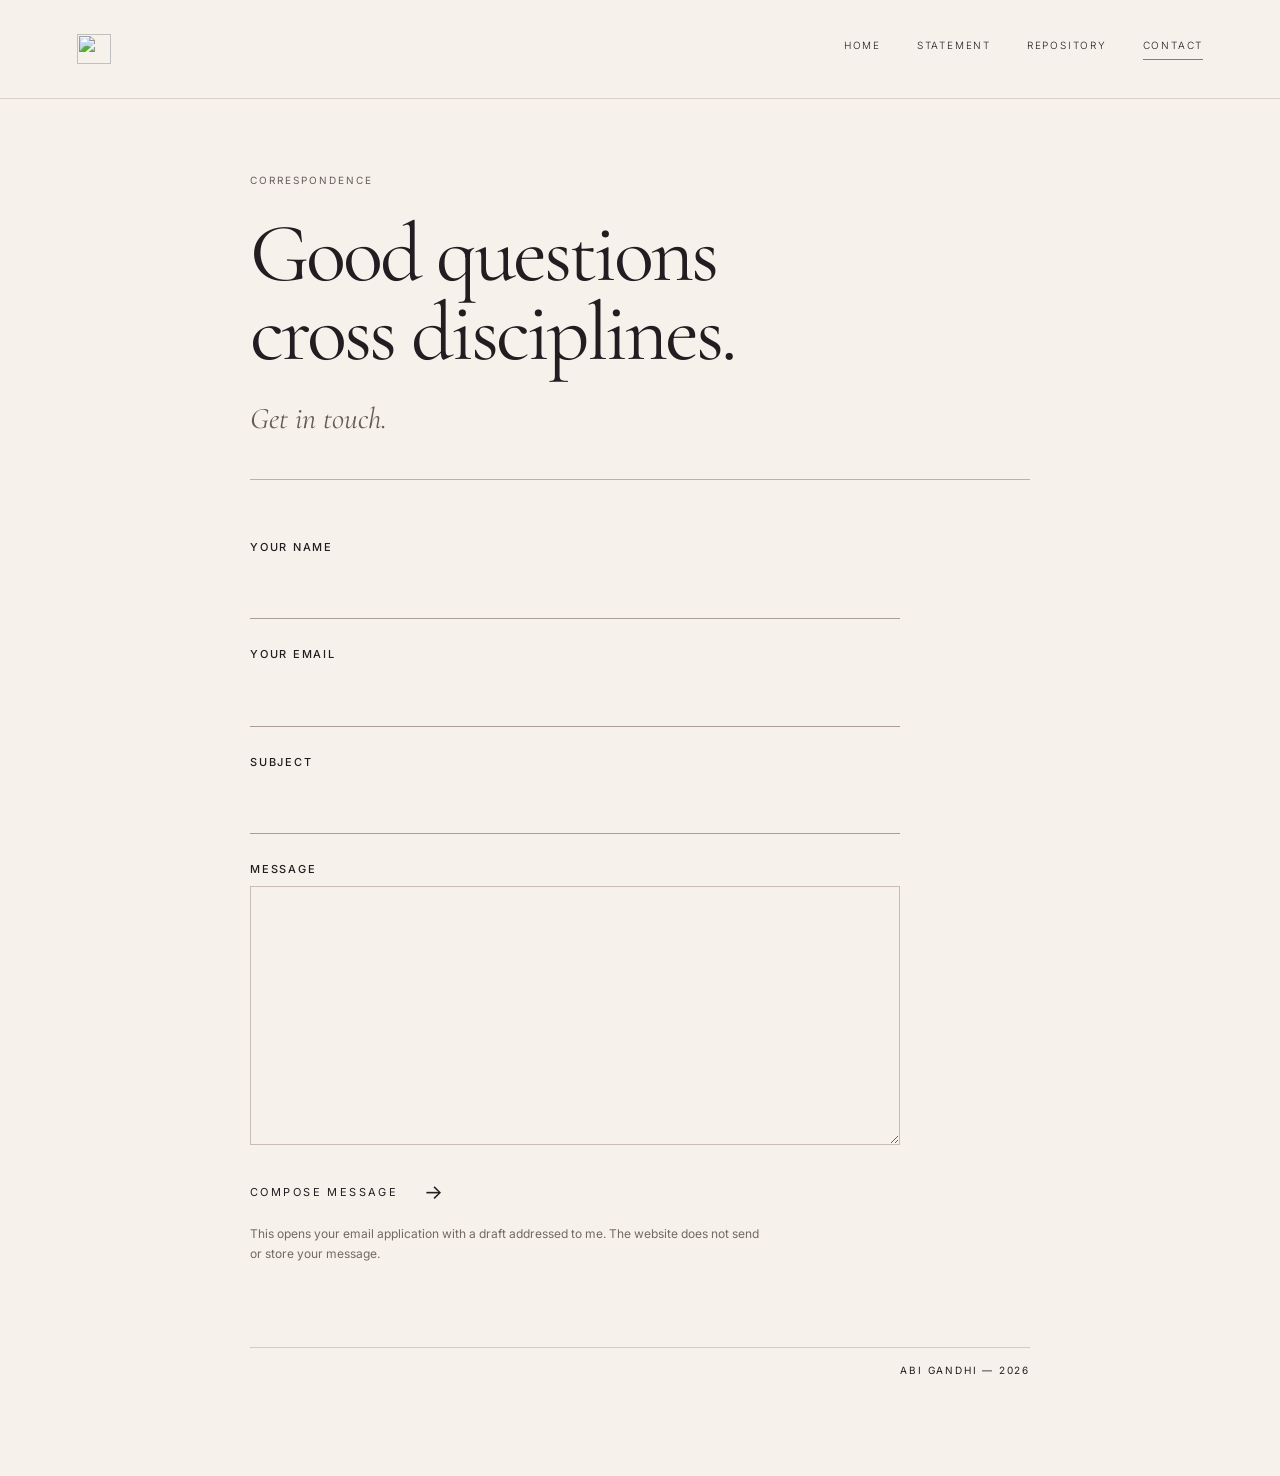
==== contact.html @ 2ad75ef5 "Initial website upload" ====
<!doctype html><html lang="en"><head><meta charset="utf-8"><meta name="viewport" content="width=device-width,initial-scale=1"><meta name="description" content="Get in touch with Abi Gandhi."><title>Contact | Abi Gandhi</title><link rel="stylesheet" href="style.css"><link rel="icon" href="assets/ag-mark.png" type="image/png"><style>.brand{display:inline-flex;align-items:center;gap:11px}.brand-mark{display:block;width:34px;height:30px;object-fit:contain;flex-shrink:0}</style></head><body class="light"><header class="masthead"><a class="brand" href="index.html" aria-label="Abi Gandhi — Home"><img class="brand-mark" src="assets/ag-mark.png" alt="" aria-hidden="true"></a><nav aria-label="Main navigation"><a href="index.html">Home</a><a href="statement.html">Statement</a><a href="repository.html">Repository</a><a href="contact.html" aria-current="page">Contact</a></nav></header><main class="page-shell contact-page"><div class="page-label eyebrow">Correspondence</div><h1>Good questions<br>cross disciplines.</h1><p class="dek">Get in touch.</p><hr class="rule"><form id="contact-form" class="contact-form"><label for="sender-name">Your name</label><input id="sender-name" name="name" autocomplete="name" required maxlength="120"><label for="sender-email">Your email</label><input id="sender-email" name="email" type="email" autocomplete="email" required maxlength="254"><label for="subject">Subject</label><input id="subject" name="subject" required maxlength="180"><label for="message">Message</label><textarea id="message" name="message" rows="8" required maxlength="10000"></textarea><button type="submit" class="text-link">COMPOSE MESSAGE <span aria-hidden="true">→</span></button><p class="form-note">This opens your email application with a draft addressed to me. The website does not send or store your message.</p></form><footer class="page-footer">Abi Gandhi — 2026</footer></main><script>document.getElementById('contact-form').addEventListener('submit',function(e){e.preventDefault();const f=e.currentTarget;const name=f.elements.name.value.trim(),email=f.elements.email.value.trim(),subject=f.elements.subject.value.trim(),message=f.elements.message.value.trim();if(!f.reportValidity())return;const body=`From: ${name} (${email})\n\n${message}`;location.href='mailto:abigailrgandhi@gmail.com?subject='+encodeURIComponent(subject)+'&body='+encodeURIComponent(body);});</script></body></html>
---- style.css ----
@import url('https://fonts.googleapis.com/css2?family=Cormorant+Garamond:wght@400;500;600&family=Inter:wght@400;500&display=swap');
:root{--ink:#221d21;--paper:#f6f2eb;--cream:#f5e9e2;--rose:#e8b5a8;--muted:#6b6260}*{box-sizing:border-box}html{scroll-behavior:smooth}body{margin:0}a{color:inherit;text-decoration:none}a:focus-visible{outline:2px solid #e8b5a8;outline-offset:6px}.home{color:var(--cream);background:#191923;font-family:'Cormorant Garamond',Georgia,serif;min-height:100vh;overflow-x:hidden}.artwork{position:absolute;inset:0 0 auto;height:100%;pointer-events:none;z-index:0;background:#191923 url('assets/mars-continuous-desktop.webp') center center / 100% 100% no-repeat}
.sky-image,.sky-glow,.orbital,.terrain{display:none}
.masthead{position:relative;z-index:4;max-width:1440px;margin:auto;padding:34px clamp(28px,6vw,95px);display:flex;align-items:center;justify-content:space-between;gap:30px}.brand{font:500 12px 'Inter',sans-serif;letter-spacing:.35em;white-space:nowrap}.masthead nav{display:flex;gap:clamp(15px,2.8vw,38px);align-items:center}.masthead nav a{font:400 10px 'Inter',sans-serif;letter-spacing:.09em;text-transform:uppercase;padding-bottom:8px;border-bottom:1px solid transparent}.masthead nav a[aria-current]{border-color:var(--rose)}.masthead nav a:hover,.text-link:hover{color:var(--rose)}.reading-rail{position:absolute;z-index:2;left:clamp(20px,5.5vw,82px);top:105px;bottom:105px;width:1px;pointer-events:none}.reading-rail .line{position:absolute;inset:0;background:linear-gradient(var(--rose),rgba(232,181,168,.4));opacity:.75}.marker{position:absolute;left:-6px;width:13px;height:13px;border:1px solid var(--rose);border-radius:50%;background:#241e2a}.marker:after{content:'';position:absolute;inset:3px;background:var(--rose);border-radius:50%}.marker.first{top:29%}.marker.second{top:57%}.marker.third{top:91%}.homepage{position:relative;z-index:1;max-width:1440px;margin:auto;padding:0 clamp(38px,9.5vw,155px)}.copy{max-width:560px}.opening{min-height:770px;padding:80px 0 80px;display:flex;align-items:flex-start}.opening h1{font-size:clamp(57px,6.6vw,96px);line-height:.92;letter-spacing:-.03em;font-weight:400;margin:0 0 28px}.opening p{font-size:clamp(18px,1.65vw,22px);line-height:1.22;margin:0 0 19px;max-width:520px}.text-link{display:inline-flex;gap:26px;align-items:center;font:400 11px 'Inter',sans-serif;letter-spacing:.22em;transition:color .2s;text-transform:uppercase}.opening .text-link{margin-top:21px}.text-link span{font-size:20px;letter-spacing:0}.interests{min-height:740px;padding:48px 0 125px}.eyebrow{font:400 11px 'Inter',sans-serif;letter-spacing:.28em;font-weight:400;margin:0}.interests-rule{height:1px;width:min(100%,390px);background:rgba(245,233,226,.6);margin:15px 0 32px}.interest{display:grid;grid-template-columns:60px 1fr;gap:16px;margin:0 0 34px}.interest-number{font-size:40px;line-height:1;color:var(--rose)}.interest h3{font-weight:400;font-size:clamp(25px,2.4vw,34px);line-height:1.05;margin:0 0 10px}.interest p{font-size:clamp(17px,1.55vw,20px);line-height:1.2;margin:0;max-width:475px}.contact{min-height:450px;display:flex;align-items:end;padding:85px 0 90px}.contact-inner{display:flex;justify-content:space-between;align-items:end;width:100%;gap:30px}.contact h2{font-size:clamp(40px,4.5vw,64px);font-weight:400;line-height:.95;margin:0}.contact-actions{display:flex;flex-direction:column;align-items:flex-start;gap:20px;padding-bottom:5px}.home-footer{position:relative;z-index:2;padding:15px clamp(38px,9.5vw,155px) 28px;font:10px 'Inter',sans-serif;letter-spacing:.13em;color:rgba(245,233,226,.65)}
/* Statement and repository: white-paper editorial pages, without illustrations */
.light{background:var(--paper);color:var(--ink);font-family:'Cormorant Garamond',Georgia,serif}.light .masthead{border-bottom:1px solid #d7d0c8}.light .masthead nav a[aria-current]{border-color:#a56c70}.light .masthead nav a:hover{color:#8b4b57}.page-shell{max-width:930px;margin:0 auto;padding:75px 35px 100px}.page-label{font:10px 'Inter',sans-serif;letter-spacing:.2em;text-transform:uppercase;color:#665d5a}.page-shell h1{font-size:clamp(48px,6.5vw,88px);font-weight:400;letter-spacing:-.035em;line-height:.95;margin:28px 0 20px}.dek{font-size:clamp(22px,2.5vw,30px);font-style:italic;line-height:1.15;color:#655c58;max-width:650px}.rule{border:0;border-top:1px solid #bdb2a8;margin:42px 0}.essay{max-width:700px}.essay section{margin-bottom:54px}.essay h2{font:500 11px 'Inter',sans-serif;letter-spacing:.16em;text-transform:uppercase;margin:0 0 22px}.essay p{font-size:21px;line-height:1.5;margin:0 0 18px}.page-footer{border-top:1px solid #d4cac0;padding-top:16px;text-align:right;margin-top:70px;font:10px 'Inter',sans-serif;letter-spacing:.18em;text-transform:uppercase}.repo-intro{font-size:24px;line-height:1.3;max-width:680px}.repo-list{margin-top:60px;border-top:1px solid #bbb0a7}.project{display:grid;grid-template-columns:50px 1fr 150px;gap:24px;border-bottom:1px solid #bbb0a7;padding:35px 0}.project .number{font:11px 'Inter',sans-serif;color:#8b6362}.project h2{font-size:37px;font-weight:400;margin:0 0 12px}.project p{font-size:21px;line-height:1.3;margin:0;max-width:550px}.project .meta{font:11px/1.8 'Inter',sans-serif;color:#766b67}.project .status{display:block;color:#985e63;margin-top:15px}.repo-note{font-size:18px;color:#766b67;margin-top:35px}
@media(min-width:1500px){.artwork{max-width:1900px;left:50%;transform:translateX(-50%);width:100%}}@media(max-width:800px){.masthead{padding:24px 28px;align-items:flex-start;flex-wrap:wrap}.masthead nav{gap:18px;flex-wrap:wrap}.masthead nav a{font-size:9px}.reading-rail{left:20px}.homepage{padding:0 42px 0 55px}.opening{min-height:730px;padding-top:75px}.opening h1{font-size:clamp(54px,10vw,75px)}.opening p{font-size:19px}.sky-image{width:100%;opacity:.22}.sky-glow{background:linear-gradient(90deg,rgba(23,25,35,.82),rgba(23,25,35,.45))}.terrain{height:30%;background-position:65% center}.interests{padding:65px 0 90px;min-height:700px}.contact{min-height:380px}.contact-inner{align-items:flex-start;flex-direction:column}.project{grid-template-columns:36px 1fr}.project .meta{grid-column:2}.page-shell{padding:60px 28px}}
@media(max-width:480px){.masthead{padding:22px 24px 12px}.brand{font-size:11px}.masthead nav{gap:13px}.masthead nav a{font-size:9px}.homepage{padding:0 25px 0 47px}.opening{min-height:760px;padding:70px 0 40px}.opening h1{font-size:clamp(50px,12vw,65px)}.opening p{font-size:18px;line-height:1.24}.interests{padding-top:65px;min-height:800px}.interest{grid-template-columns:42px 1fr;gap:8px;margin-bottom:35px}.interest-number{font-size:32px}.interest h3{font-size:27px}.interest p{font-size:18px}.contact{min-height:360px;padding:75px 0}.contact h2{font-size:42px}.reading-rail{left:18px;top:100px;bottom:90px}.terrain{height:27%;background-position:68% center}.home-footer{padding-left:47px}.essay p{font-size:20px}.project h2{font-size:32px}}@media(prefers-reduced-motion:reduce){html{scroll-behavior:auto}*{transition:none!important}}
/* Dedicated high-resolution composition avoids stretching the desktop artwork on phones. */
@media(max-width:800px){.artwork{background-image:url('assets/mars-continuous-mobile.webp');background-size:100% 100%;background-position:center center}}

/* One uninterrupted image behind the entire homepage, not separate section backgrounds. */
.home{position:relative;isolation:isolate}
.home .artwork{position:absolute;inset:0;width:100%;height:100%;z-index:-1;background-repeat:no-repeat;background-position:center top;background-size:100% 100%}
@media(min-width:1500px){.home .artwork{max-width:none;left:0;transform:none}}
@media(max-width:800px){.home .artwork{background-position:center top;background-size:100% 100%}}

/* Editorial contact page; no boxed links or buttons */
.contact-page{max-width:850px}.contact-form{display:flex;flex-direction:column;max-width:650px;gap:10px}.contact-form label{font:500 11px Inter,sans-serif;text-transform:uppercase;letter-spacing:.16em;margin-top:18px}.contact-form input,.contact-form textarea{width:100%;border:0;border-bottom:1px solid #a99d96;border-radius:0;background:transparent;padding:13px 1px;color:var(--ink);font:22px/1.3 'Cormorant Garamond',Georgia,serif;outline-offset:4px}.contact-form textarea{resize:vertical;border:1px solid #c8bcb3;padding:14px}.contact-form button{background:none;border:0;padding:0;margin:25px 0 0;align-self:flex-start;cursor:pointer;color:var(--ink)}.form-note{font:12px/1.7 Inter,sans-serif;color:#736963;max-width:510px;margin-top:10px}

/* A distinct rocky foreground silhouette; the original panorama remains continuous behind it. */
.home .contact{position:relative;isolation:isolate}
.home .rock-reveal{position:absolute;z-index:0;pointer-events:none;left:50%;bottom:-2px;width:100vw;height:clamp(320px,39vw,600px);transform:translate(-50%,calc((1 - var(--reveal,0)) * 35px));background:url('assets/mars-ridge-desktop.png') center bottom / 100% 100% no-repeat;opacity:1;will-change:transform}
.home .contact-inner{position:relative;z-index:1;text-shadow:0 2px 18px rgba(19,13,23,.55)}
@media(max-width:800px){.home .rock-reveal{height:clamp(300px,67vw,560px);background-image:url('assets/mars-ridge-mobile.png')}}
@media(prefers-reduced-motion:reduce){.home .rock-reveal{transform:translateX(-50%);will-change:auto}}

/* Deeper foreground parallax: the original 4096px ridge is retained at full source resolution. */
.home .contact { overflow: visible; }
.home .rock-reveal {
  left: 50%;
  bottom: -24px;
  width: 124vw;
  max-width: none;
  height: clamp(560px, 57vw, 930px);
  background-size: 100% 100%;
  background-position: center bottom;
  transform: translate(-50%, calc(115px - var(--reveal, 0) * 190px));
  filter: drop-shadow(0 -16px 20px rgba(16, 13, 22, .12));
}
.home .contact-inner { z-index: 2; }
@media (max-width: 800px) {
  .home .rock-reveal {
    width: 145vw;
    height: clamp(520px, 110vw, 820px);
    transform: translate(-50%, calc(105px - var(--reveal, 0) * 160px));
  }
}
@media (prefers-reduced-motion: reduce) {
  .home .rock-reveal { transform: translate(-50%, -35px); }
}

/* Exact-source foreground cut: the alpha boundary follows the rocky ridge,
   not the crater rim. Image pixel coordinates match the uninterrupted backdrop. */
.home .contact { isolation:auto; }
.home .rock-reveal {
  position:absolute;
  left:0; right:0; top:0; bottom:auto;
  width:100%; max-width:none;
  height:100%;
  background:none;
  transform:none;
  filter:none;
  opacity:0;
  pointer-events:none;
}
.home .artwork::after {
  content:"";
  position:absolute;
  inset:0;
  background-image:url('assets/mars-ridge-aligned-desktop.webp');
  background-size:100% 27%;
  background-repeat:no-repeat;
  background-position:center bottom;
  transform:translateY(calc((1 - var(--ridge-progress, 0)) * 58px));
  will-change:transform;
  pointer-events:none;
}
.home .artwork { z-index:1; }
.home .homepage { z-index:2; }
@media(max-width:800px) {
 .home .artwork::after {background-image:url('assets/mars-ridge-aligned-mobile.webp');}
}
@media(prefers-reduced-motion:reduce) {
 .home .artwork::after {transform:none;will-change:auto;}
}

/* Foreground above preceding content, but below contact text. */
.home .homepage{z-index:auto}
.home .opening,.home .interests{position:relative;z-index:2}
.home .contact{z-index:5}
.home .contact-inner{position:relative;z-index:6}
.home .ridge-overlay{position:absolute;inset:0;z-index:3;pointer-events:none;background:url('assets/mars-ridge-aligned-desktop.webp') center bottom / 100% 27% no-repeat;transform:translateY(calc((1 - var(--ridge-progress,0)) * 58px));will-change:transform}
.home .artwork::after{display:none}
@media(max-width:800px){.home .ridge-overlay{background-image:url('assets/mars-ridge-aligned-mobile.webp')}}
@media(prefers-reduced-motion:reduce){.home .ridge-overlay{transform:none;will-change:auto}}

/* New matched-source illustrated panorama and separately masked rocky foregrounds. */
.home {position:relative; isolation:isolate;}
.home .artwork {position:absolute;inset:0;width:100%;height:100%;max-width:none;left:0;transform:none;z-index:-1;background:#312f52 url('assets/mars-editorial-background.webp') center top / 100% 100% no-repeat;}
.home .artwork > *,.home .ridge-overlay,.home .rock-reveal,.home .artwork::after {display:none!important;}
.home .homepage {position:relative;z-index:2;}
.home .mars-foreground {position:absolute;inset:0;z-index:3;pointer-events:none;background-repeat:no-repeat;background-size:100% 100%;background-position:center top;will-change:transform;}
.home .mars-foreground-left {background-image:url('assets/mars-foreground-left.png');transform:translate3d(0,calc((1 - var(--mars-scroll,0)) * 135px),0);}
.home .mars-foreground-right {background-image:url('assets/mars-foreground-right.png');transform:translate3d(0,calc((1 - var(--mars-scroll,0)) * 185px),0);}
.home .home-footer {z-index:4;}
/* The foreground layers have the exact same image coordinate system as the backdrop. */
@media(max-width:800px){.home .artwork{background-image:url('assets/mars-editorial-background.webp');background-size:100% 100%;}.home .mars-foreground{background-size:100% 100%;}}
@media(prefers-reduced-motion:reduce){.home .mars-foreground-left,.home .mars-foreground-right{transform:none;will-change:auto;}}

/* SINGLE RIDGE REVEAL — one mask from the exact source illustration.
   The foreground occupies the same full-page coordinates as the base artwork.
   Its motion begins only as the contact section approaches the viewport. */
.home { overflow-x:clip; background:#442c3b; }
.home .artwork { inset:0; height:100%; background-size:100% 100%; background-position:center top; }
.home .mars-foreground-left,.home .mars-foreground-right{display:none!important}
.home .mars-foreground-single{
 position:absolute;inset:0;z-index:3;pointer-events:none;
 background:url('assets/mars-foreground-single.png') center top / 100% 100% no-repeat;
 transform:translate3d(0,calc((1 - var(--reveal-progress,0)) * 32px),0);
 opacity:calc(.65 + var(--reveal-progress,0) * .35);
 will-change:transform;
}
.home .opening,.home .interests{position:relative;z-index:2}
.home .contact{position:relative;z-index:4;isolation:isolate}
.home .contact-inner{position:relative;z-index:5}
.home .home-footer{z-index:5;background:transparent;padding-bottom:20px}
@media(max-width:800px){.home .mars-foreground-single{background-size:100% 100%;transform:translate3d(0,calc((1 - var(--reveal-progress,0)) * 18px),0)}}
@media(prefers-reduced-motion:reduce){.home .mars-foreground-single{transform:none;opacity:1;will-change:auto}}


/* 2026-10: Three independent depth planes, rather than a stretched full-page panorama. */
.home{background:#34385d;overflow-x:clip;isolation:isolate}
.home .artwork{position:absolute!important;inset:0!important;width:100%!important;height:100%!important;z-index:-1!important;
 background:linear-gradient(158deg,#294c7b 0%,#5d4e79 18%,#b05c79 34%,#e76a70 47%,#ee6b58 57%,#783e55 82%,#39283c 100%)!important}
.home .homepage{z-index:1;overflow:visible}
.home .opening{position:relative;z-index:2;min-height:860px}
.home .interests{position:relative;z-index:3;min-height:900px;isolation:isolate}
.home .horizon-layer{position:absolute;z-index:-1;pointer-events:none;left:50%;top:-160px;
 width:100vw;height:calc(100% + 400px);transform:translateX(-50%) translateY(var(--horizon-shift,0px));
 background:url('assets/mars-horizon-expanded.webp') center top / 100% 100% no-repeat}
.home .contact{position:relative;z-index:4;min-height:720px;isolation:isolate;align-items:flex-end;padding-bottom:115px}
.home .ridge-layer{position:absolute;z-index:-1;pointer-events:none;left:50%;bottom:-120px;
 width:100vw;height:calc(100% + 480px);transform:translateX(-50%) translateY(var(--ridge-shift,0px));
 background:url('assets/mars-foreground-ridge.png') center bottom / 100% 100% no-repeat}
.home .contact-inner{position:relative;z-index:2;text-shadow:0 2px 24px rgba(24,16,30,.7)}
.home .home-footer{z-index:5;background:#39283c;min-height:60px}
.home .mars-foreground,.home .rock-reveal,.home .ridge-overlay{display:none!important}
@media(max-width:800px){
 .home .opening{min-height:820px}
 .home .interests{min-height:920px}
 .home .horizon-layer{top:-100px;height:calc(100% + 280px);width:160vw;background-size:100% 100%}
 .home .contact{min-height:650px;padding-bottom:110px}
 .home .ridge-layer{width:170vw;left:47%;height:calc(100% + 340px);bottom:-75px;background-position:39% bottom}
}
@media(max-width:480px){
 .home .opening{min-height:800px}
 .home .interests{min-height:1000px}
 .home .contact{min-height:570px}
 .home .ridge-layer{width:210vw;left:42%;background-position:32% bottom}
}
@media(prefers-reduced-motion:reduce){.home .horizon-layer,.home .ridge-layer{transform:translateX(-50%)!important}}

/* Four individually illustrated depth planes. Each plane extends below its own silhouette. */
body.home{background:#372d46!important;overflow-x:clip!important}
body.home>.artwork{position:absolute!important;inset:0!important;height:100%!important;width:100%!important;z-index:0!important;background:none!important;display:block!important;pointer-events:none;overflow:hidden}
body.home>.artwork>div{display:block!important;position:absolute;left:0;width:100%;height:calc(100% - 100px);background-repeat:no-repeat;background-position:center top;background-size:100% 100%;will-change:transform}
body.home>.artwork .scene-sky{top:0;height:100%;background-image:url('assets/parallax-sky.png');z-index:1}
body.home>.artwork .scene-horizon{top:27%;height:73%;background-image:url('assets/parallax-horizon.png');z-index:2;transform:translateY(var(--move-horizon,0px))}
body.home>.artwork .scene-right{top:52%;height:48%;background-image:url('assets/parallax-ridge-right.png');z-index:3;transform:translateY(var(--move-right,0px))}
body.home>.artwork .scene-left{top:70%;height:30%;background-image:url('assets/parallax-ridge-left.png');z-index:4;transform:translateY(var(--move-left,0px))}
body.home .homepage{position:relative!important;z-index:6!important}
body.home .masthead,body.home .reading-rail{z-index:8!important}
body.home .opening,body.home .interests,body.home .contact{isolation:auto!important;z-index:auto!important;background:none!important}
body.home .opening{min-height:890px!important}
body.home .interests{min-height:910px!important}
body.home .contact{min-height:650px!important}
body.home .horizon-layer,body.home .ridge-layer{display:none!important}
body.home .home-footer{z-index:7!important;background:transparent!important;padding-bottom:30px!important}
body.home .contact-inner{z-index:7!important}
@media(max-width:800px){body.home>.artwork>div{width:170%;left:-38%;background-size:100% 100%}body.home>.artwork .scene-sky{width:100%;left:0}body.home .opening{min-height:850px!important}body.home .interests{min-height:980px!important}body.home .contact{min-height:620px!important}}
@media(prefers-reduced-motion:reduce){body.home>.artwork>div{transform:none!important}}

/* Refined lightweight masthead typography only */
.brand{font-weight:300!important;letter-spacing:.36em}.masthead nav a{font-weight:300!important;letter-spacing:.18em}
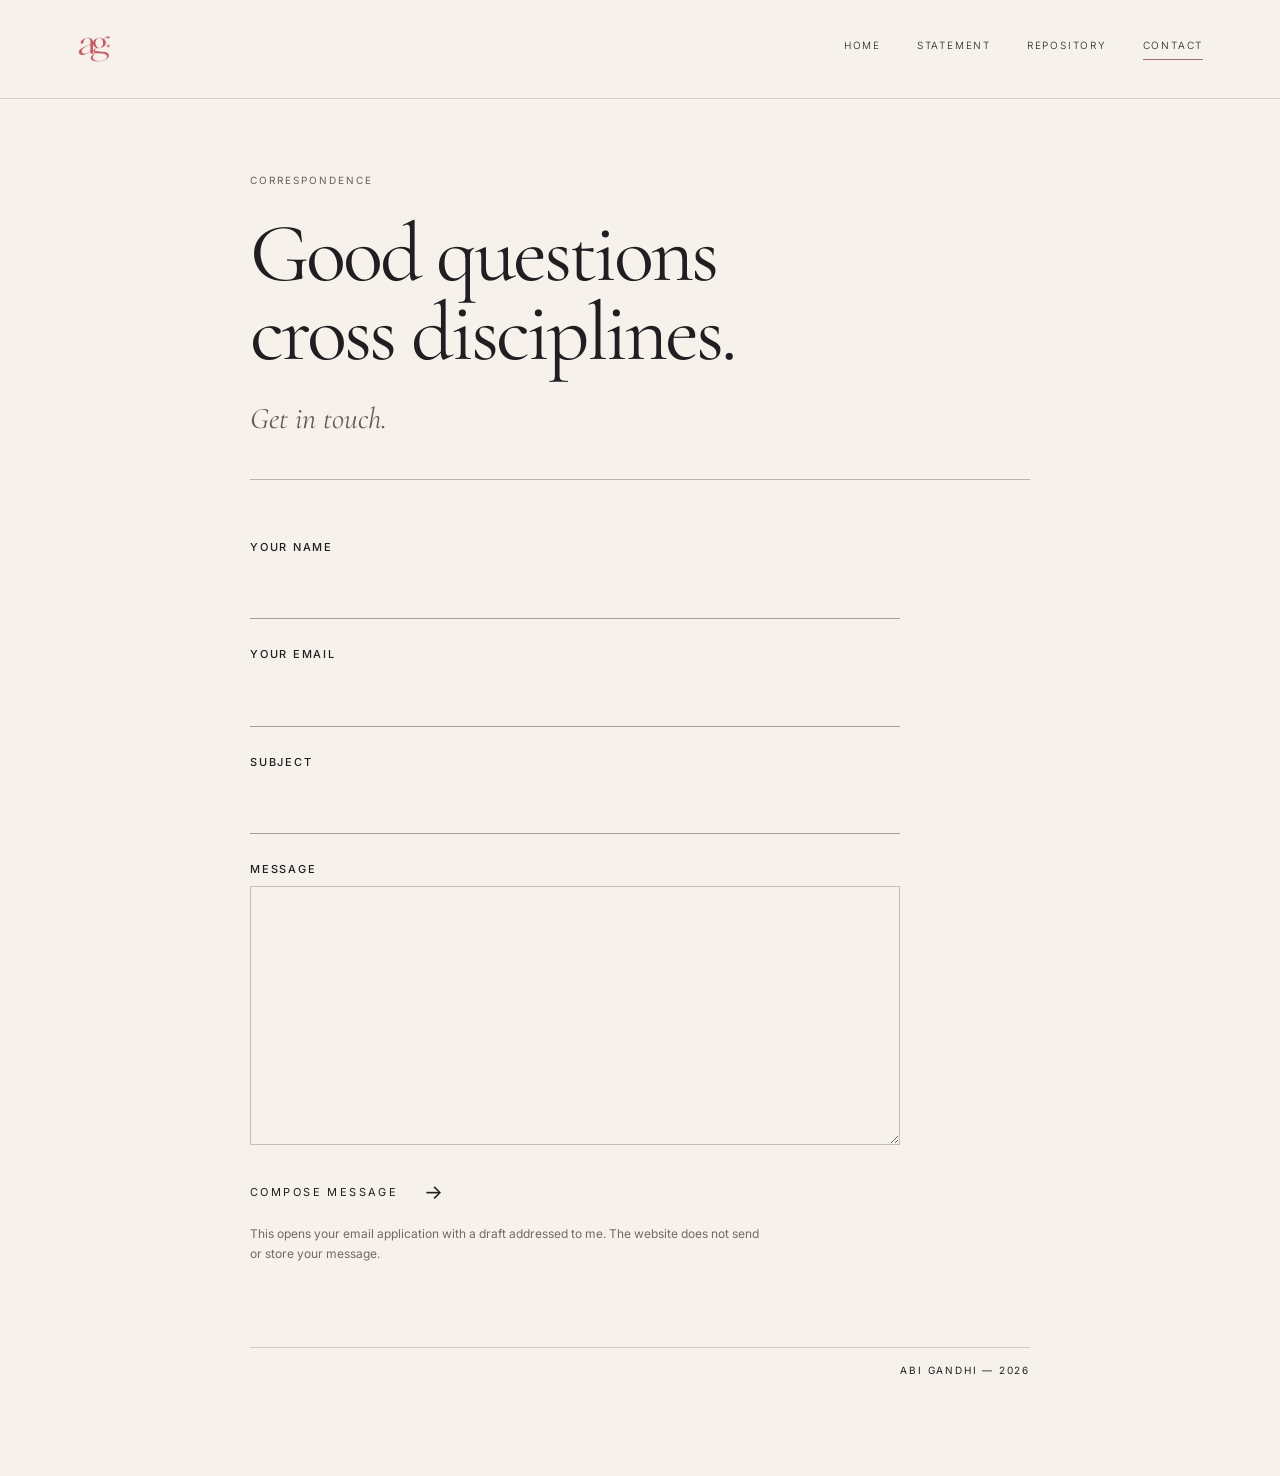
==== commit 581be8a7: "initial website upload" ====
--- a/contact.html
+++ b/contact.html
@@ -1 +1 @@
-<!doctype html><html lang="en"><head><meta charset="utf-8"><meta name="viewport" content="width=device-width,initial-scale=1"><meta name="description" content="Get in touch with Abi Gandhi."><title>Contact | Abi Gandhi</title><link rel="stylesheet" href="style.css"><link rel="icon" href="assets/ag-mark.png" type="image/png"><style>.brand{display:inline-flex;align-items:center;gap:11px}.brand-mark{display:block;width:34px;height:30px;object-fit:contain;flex-shrink:0}</style></head><body class="light"><header class="masthead"><a class="brand" href="index.html" aria-label="Abi Gandhi — Home"><img class="brand-mark" src="assets/ag-mark.png" alt="" aria-hidden="true"></a><nav aria-label="Main navigation"><a href="index.html">Home</a><a href="statement.html">Statement</a><a href="repository.html">Repository</a><a href="contact.html" aria-current="page">Contact</a></nav></header><main class="page-shell contact-page"><div class="page-label eyebrow">Correspondence</div><h1>Good questions<br>cross disciplines.</h1><p class="dek">Get in touch.</p><hr class="rule"><form id="contact-form" class="contact-form"><label for="sender-name">Your name</label><input id="sender-name" name="name" autocomplete="name" required maxlength="120"><label for="sender-email">Your email</label><input id="sender-email" name="email" type="email" autocomplete="email" required maxlength="254"><label for="subject">Subject</label><input id="subject" name="subject" required maxlength="180"><label for="message">Message</label><textarea id="message" name="message" rows="8" required maxlength="10000"></textarea><button type="submit" class="text-link">COMPOSE MESSAGE <span aria-hidden="true">→</span></button><p class="form-note">This opens your email application with a draft addressed to me. The website does not send or store your message.</p></form><footer class="page-footer">Abi Gandhi — 2026</footer></main><script>document.getElementById('contact-form').addEventListener('submit',function(e){e.preventDefault();const f=e.currentTarget;const name=f.elements.name.value.trim(),email=f.elements.email.value.trim(),subject=f.elements.subject.value.trim(),message=f.elements.message.value.trim();if(!f.reportValidity())return;const body=`From: ${name} (${email})\n\n${message}`;location.href='mailto:abigailrgandhi@gmail.com?subject='+encodeURIComponent(subject)+'&body='+encodeURIComponent(body);});</script></body></html>+<!doctype html><html lang="en"><head><meta charset="utf-8"><meta name="viewport" content="width=device-width,initial-scale=1"><meta name="description" content="Get in touch with Abi Gandhi."><title>Contact | Abi Gandhi</title><link rel="stylesheet" href="style.css"><link rel="icon" href="ag-mark.png" type="image/png"><style>.brand{display:inline-flex;align-items:center;gap:11px}.brand-mark{display:block;width:34px;height:30px;object-fit:contain;flex-shrink:0}</style></head><body class="light"><header class="masthead"><a class="brand" href="index.html" aria-label="Abi Gandhi — Home"><img class="brand-mark" src="ag-mark.png" alt="" aria-hidden="true"></a><nav aria-label="Main navigation"><a href="index.html">Home</a><a href="statement.html">Statement</a><a href="repository.html">Repository</a><a href="contact.html" aria-current="page">Contact</a></nav></header><main class="page-shell contact-page"><div class="page-label eyebrow">Correspondence</div><h1>Good questions<br>cross disciplines.</h1><p class="dek">Get in touch.</p><hr class="rule"><form id="contact-form" class="contact-form"><label for="sender-name">Your name</label><input id="sender-name" name="name" autocomplete="name" required maxlength="120"><label for="sender-email">Your email</label><input id="sender-email" name="email" type="email" autocomplete="email" required maxlength="254"><label for="subject">Subject</label><input id="subject" name="subject" required maxlength="180"><label for="message">Message</label><textarea id="message" name="message" rows="8" required maxlength="10000"></textarea><button type="submit" class="text-link">COMPOSE MESSAGE <span aria-hidden="true">→</span></button><p class="form-note">This opens your email application with a draft addressed to me. The website does not send or store your message.</p></form><footer class="page-footer">Abi Gandhi — 2026</footer></main><script>document.getElementById('contact-form').addEventListener('submit',function(e){e.preventDefault();const f=e.currentTarget;const name=f.elements.name.value.trim(),email=f.elements.email.value.trim(),subject=f.elements.subject.value.trim(),message=f.elements.message.value.trim();if(!f.reportValidity())return;const body=`From: ${name} (${email})\n\n${message}`;location.href='mailto:abigailrgandhi@gmail.com?subject='+encodeURIComponent(subject)+'&body='+encodeURIComponent(body);});</script></body></html>
--- a/style.css
+++ b/style.css
@@ -1,5 +1,5 @@
 @import url('https://fonts.googleapis.com/css2?family=Cormorant+Garamond:wght@400;500;600&family=Inter:wght@400;500&display=swap');
-:root{--ink:#221d21;--paper:#f6f2eb;--cream:#f5e9e2;--rose:#e8b5a8;--muted:#6b6260}*{box-sizing:border-box}html{scroll-behavior:smooth}body{margin:0}a{color:inherit;text-decoration:none}a:focus-visible{outline:2px solid #e8b5a8;outline-offset:6px}.home{color:var(--cream);background:#191923;font-family:'Cormorant Garamond',Georgia,serif;min-height:100vh;overflow-x:hidden}.artwork{position:absolute;inset:0 0 auto;height:100%;pointer-events:none;z-index:0;background:#191923 url('assets/mars-continuous-desktop.webp') center center / 100% 100% no-repeat}
+:root{--ink:#221d21;--paper:#f6f2eb;--cream:#f5e9e2;--rose:#e8b5a8;--muted:#6b6260}*{box-sizing:border-box}html{scroll-behavior:smooth}body{margin:0}a{color:inherit;text-decoration:none}a:focus-visible{outline:2px solid #e8b5a8;outline-offset:6px}.home{color:var(--cream);background:#191923;font-family:'Cormorant Garamond',Georgia,serif;min-height:100vh;overflow-x:hidden}.artwork{position:absolute;inset:0 0 auto;height:100%;pointer-events:none;z-index:0;background:#191923 url('mars-continuous-desktop.webp') center center / 100% 100% no-repeat}
 .sky-image,.sky-glow,.orbital,.terrain{display:none}
 .masthead{position:relative;z-index:4;max-width:1440px;margin:auto;padding:34px clamp(28px,6vw,95px);display:flex;align-items:center;justify-content:space-between;gap:30px}.brand{font:500 12px 'Inter',sans-serif;letter-spacing:.35em;white-space:nowrap}.masthead nav{display:flex;gap:clamp(15px,2.8vw,38px);align-items:center}.masthead nav a{font:400 10px 'Inter',sans-serif;letter-spacing:.09em;text-transform:uppercase;padding-bottom:8px;border-bottom:1px solid transparent}.masthead nav a[aria-current]{border-color:var(--rose)}.masthead nav a:hover,.text-link:hover{color:var(--rose)}.reading-rail{position:absolute;z-index:2;left:clamp(20px,5.5vw,82px);top:105px;bottom:105px;width:1px;pointer-events:none}.reading-rail .line{position:absolute;inset:0;background:linear-gradient(var(--rose),rgba(232,181,168,.4));opacity:.75}.marker{position:absolute;left:-6px;width:13px;height:13px;border:1px solid var(--rose);border-radius:50%;background:#241e2a}.marker:after{content:'';position:absolute;inset:3px;background:var(--rose);border-radius:50%}.marker.first{top:29%}.marker.second{top:57%}.marker.third{top:91%}.homepage{position:relative;z-index:1;max-width:1440px;margin:auto;padding:0 clamp(38px,9.5vw,155px)}.copy{max-width:560px}.opening{min-height:770px;padding:80px 0 80px;display:flex;align-items:flex-start}.opening h1{font-size:clamp(57px,6.6vw,96px);line-height:.92;letter-spacing:-.03em;font-weight:400;margin:0 0 28px}.opening p{font-size:clamp(18px,1.65vw,22px);line-height:1.22;margin:0 0 19px;max-width:520px}.text-link{display:inline-flex;gap:26px;align-items:center;font:400 11px 'Inter',sans-serif;letter-spacing:.22em;transition:color .2s;text-transform:uppercase}.opening .text-link{margin-top:21px}.text-link span{font-size:20px;letter-spacing:0}.interests{min-height:740px;padding:48px 0 125px}.eyebrow{font:400 11px 'Inter',sans-serif;letter-spacing:.28em;font-weight:400;margin:0}.interests-rule{height:1px;width:min(100%,390px);background:rgba(245,233,226,.6);margin:15px 0 32px}.interest{display:grid;grid-template-columns:60px 1fr;gap:16px;margin:0 0 34px}.interest-number{font-size:40px;line-height:1;color:var(--rose)}.interest h3{font-weight:400;font-size:clamp(25px,2.4vw,34px);line-height:1.05;margin:0 0 10px}.interest p{font-size:clamp(17px,1.55vw,20px);line-height:1.2;margin:0;max-width:475px}.contact{min-height:450px;display:flex;align-items:end;padding:85px 0 90px}.contact-inner{display:flex;justify-content:space-between;align-items:end;width:100%;gap:30px}.contact h2{font-size:clamp(40px,4.5vw,64px);font-weight:400;line-height:.95;margin:0}.contact-actions{display:flex;flex-direction:column;align-items:flex-start;gap:20px;padding-bottom:5px}.home-footer{position:relative;z-index:2;padding:15px clamp(38px,9.5vw,155px) 28px;font:10px 'Inter',sans-serif;letter-spacing:.13em;color:rgba(245,233,226,.65)}
 /* Statement and repository: white-paper editorial pages, without illustrations */
@@ -7,7 +7,7 @@
 @media(min-width:1500px){.artwork{max-width:1900px;left:50%;transform:translateX(-50%);width:100%}}@media(max-width:800px){.masthead{padding:24px 28px;align-items:flex-start;flex-wrap:wrap}.masthead nav{gap:18px;flex-wrap:wrap}.masthead nav a{font-size:9px}.reading-rail{left:20px}.homepage{padding:0 42px 0 55px}.opening{min-height:730px;padding-top:75px}.opening h1{font-size:clamp(54px,10vw,75px)}.opening p{font-size:19px}.sky-image{width:100%;opacity:.22}.sky-glow{background:linear-gradient(90deg,rgba(23,25,35,.82),rgba(23,25,35,.45))}.terrain{height:30%;background-position:65% center}.interests{padding:65px 0 90px;min-height:700px}.contact{min-height:380px}.contact-inner{align-items:flex-start;flex-direction:column}.project{grid-template-columns:36px 1fr}.project .meta{grid-column:2}.page-shell{padding:60px 28px}}
 @media(max-width:480px){.masthead{padding:22px 24px 12px}.brand{font-size:11px}.masthead nav{gap:13px}.masthead nav a{font-size:9px}.homepage{padding:0 25px 0 47px}.opening{min-height:760px;padding:70px 0 40px}.opening h1{font-size:clamp(50px,12vw,65px)}.opening p{font-size:18px;line-height:1.24}.interests{padding-top:65px;min-height:800px}.interest{grid-template-columns:42px 1fr;gap:8px;margin-bottom:35px}.interest-number{font-size:32px}.interest h3{font-size:27px}.interest p{font-size:18px}.contact{min-height:360px;padding:75px 0}.contact h2{font-size:42px}.reading-rail{left:18px;top:100px;bottom:90px}.terrain{height:27%;background-position:68% center}.home-footer{padding-left:47px}.essay p{font-size:20px}.project h2{font-size:32px}}@media(prefers-reduced-motion:reduce){html{scroll-behavior:auto}*{transition:none!important}}
 /* Dedicated high-resolution composition avoids stretching the desktop artwork on phones. */
-@media(max-width:800px){.artwork{background-image:url('assets/mars-continuous-mobile.webp');background-size:100% 100%;background-position:center center}}
+@media(max-width:800px){.artwork{background-image:url('mars-continuous-mobile.webp');background-size:100% 100%;background-position:center center}}
 
 /* One uninterrupted image behind the entire homepage, not separate section backgrounds. */
 .home{position:relative;isolation:isolate}
@@ -20,9 +20,9 @@
 
 /* A distinct rocky foreground silhouette; the original panorama remains continuous behind it. */
 .home .contact{position:relative;isolation:isolate}
-.home .rock-reveal{position:absolute;z-index:0;pointer-events:none;left:50%;bottom:-2px;width:100vw;height:clamp(320px,39vw,600px);transform:translate(-50%,calc((1 - var(--reveal,0)) * 35px));background:url('assets/mars-ridge-desktop.png') center bottom / 100% 100% no-repeat;opacity:1;will-change:transform}
+.home .rock-reveal{position:absolute;z-index:0;pointer-events:none;left:50%;bottom:-2px;width:100vw;height:clamp(320px,39vw,600px);transform:translate(-50%,calc((1 - var(--reveal,0)) * 35px));background:url('mars-ridge-desktop.png') center bottom / 100% 100% no-repeat;opacity:1;will-change:transform}
 .home .contact-inner{position:relative;z-index:1;text-shadow:0 2px 18px rgba(19,13,23,.55)}
-@media(max-width:800px){.home .rock-reveal{height:clamp(300px,67vw,560px);background-image:url('assets/mars-ridge-mobile.png')}}
+@media(max-width:800px){.home .rock-reveal{height:clamp(300px,67vw,560px);background-image:url('mars-ridge-mobile.png')}}
 @media(prefers-reduced-motion:reduce){.home .rock-reveal{transform:translateX(-50%);will-change:auto}}
 
 /* Deeper foreground parallax: the original 4096px ridge is retained at full source resolution. */
@@ -68,7 +68,7 @@
   content:"";
   position:absolute;
   inset:0;
-  background-image:url('assets/mars-ridge-aligned-desktop.webp');
+  background-image:url('mars-ridge-aligned-desktop.webp');
   background-size:100% 27%;
   background-repeat:no-repeat;
   background-position:center bottom;
@@ -79,7 +79,7 @@
 .home .artwork { z-index:1; }
 .home .homepage { z-index:2; }
 @media(max-width:800px) {
- .home .artwork::after {background-image:url('assets/mars-ridge-aligned-mobile.webp');}
+ .home .artwork::after {background-image:url('mars-ridge-aligned-mobile.webp');}
 }
 @media(prefers-reduced-motion:reduce) {
  .home .artwork::after {transform:none;will-change:auto;}
@@ -90,22 +90,22 @@
 .home .opening,.home .interests{position:relative;z-index:2}
 .home .contact{z-index:5}
 .home .contact-inner{position:relative;z-index:6}
-.home .ridge-overlay{position:absolute;inset:0;z-index:3;pointer-events:none;background:url('assets/mars-ridge-aligned-desktop.webp') center bottom / 100% 27% no-repeat;transform:translateY(calc((1 - var(--ridge-progress,0)) * 58px));will-change:transform}
+.home .ridge-overlay{position:absolute;inset:0;z-index:3;pointer-events:none;background:url('mars-ridge-aligned-desktop.webp') center bottom / 100% 27% no-repeat;transform:translateY(calc((1 - var(--ridge-progress,0)) * 58px));will-change:transform}
 .home .artwork::after{display:none}
-@media(max-width:800px){.home .ridge-overlay{background-image:url('assets/mars-ridge-aligned-mobile.webp')}}
+@media(max-width:800px){.home .ridge-overlay{background-image:url('mars-ridge-aligned-mobile.webp')}}
 @media(prefers-reduced-motion:reduce){.home .ridge-overlay{transform:none;will-change:auto}}
 
 /* New matched-source illustrated panorama and separately masked rocky foregrounds. */
 .home {position:relative; isolation:isolate;}
-.home .artwork {position:absolute;inset:0;width:100%;height:100%;max-width:none;left:0;transform:none;z-index:-1;background:#312f52 url('assets/mars-editorial-background.webp') center top / 100% 100% no-repeat;}
+.home .artwork {position:absolute;inset:0;width:100%;height:100%;max-width:none;left:0;transform:none;z-index:-1;background:#312f52 url('mars-editorial-background.webp') center top / 100% 100% no-repeat;}
 .home .artwork > *,.home .ridge-overlay,.home .rock-reveal,.home .artwork::after {display:none!important;}
 .home .homepage {position:relative;z-index:2;}
 .home .mars-foreground {position:absolute;inset:0;z-index:3;pointer-events:none;background-repeat:no-repeat;background-size:100% 100%;background-position:center top;will-change:transform;}
-.home .mars-foreground-left {background-image:url('assets/mars-foreground-left.png');transform:translate3d(0,calc((1 - var(--mars-scroll,0)) * 135px),0);}
-.home .mars-foreground-right {background-image:url('assets/mars-foreground-right.png');transform:translate3d(0,calc((1 - var(--mars-scroll,0)) * 185px),0);}
+.home .mars-foreground-left {background-image:url('mars-foreground-left.png');transform:translate3d(0,calc((1 - var(--mars-scroll,0)) * 135px),0);}
+.home .mars-foreground-right {background-image:url('mars-foreground-right.png');transform:translate3d(0,calc((1 - var(--mars-scroll,0)) * 185px),0);}
 .home .home-footer {z-index:4;}
 /* The foreground layers have the exact same image coordinate system as the backdrop. */
-@media(max-width:800px){.home .artwork{background-image:url('assets/mars-editorial-background.webp');background-size:100% 100%;}.home .mars-foreground{background-size:100% 100%;}}
+@media(max-width:800px){.home .artwork{background-image:url('mars-editorial-background.webp');background-size:100% 100%;}.home .mars-foreground{background-size:100% 100%;}}
 @media(prefers-reduced-motion:reduce){.home .mars-foreground-left,.home .mars-foreground-right{transform:none;will-change:auto;}}
 
 /* SINGLE RIDGE REVEAL — one mask from the exact source illustration.
@@ -116,7 +116,7 @@
 .home .mars-foreground-left,.home .mars-foreground-right{display:none!important}
 .home .mars-foreground-single{
  position:absolute;inset:0;z-index:3;pointer-events:none;
- background:url('assets/mars-foreground-single.png') center top / 100% 100% no-repeat;
+ background:url('mars-foreground-single.png') center top / 100% 100% no-repeat;
  transform:translate3d(0,calc((1 - var(--reveal-progress,0)) * 32px),0);
  opacity:calc(.65 + var(--reveal-progress,0) * .35);
  will-change:transform;
@@ -138,11 +138,11 @@
 .home .interests{position:relative;z-index:3;min-height:900px;isolation:isolate}
 .home .horizon-layer{position:absolute;z-index:-1;pointer-events:none;left:50%;top:-160px;
  width:100vw;height:calc(100% + 400px);transform:translateX(-50%) translateY(var(--horizon-shift,0px));
- background:url('assets/mars-horizon-expanded.webp') center top / 100% 100% no-repeat}
+ background:url('mars-horizon-expanded.webp') center top / 100% 100% no-repeat}
 .home .contact{position:relative;z-index:4;min-height:720px;isolation:isolate;align-items:flex-end;padding-bottom:115px}
 .home .ridge-layer{position:absolute;z-index:-1;pointer-events:none;left:50%;bottom:-120px;
  width:100vw;height:calc(100% + 480px);transform:translateX(-50%) translateY(var(--ridge-shift,0px));
- background:url('assets/mars-foreground-ridge.png') center bottom / 100% 100% no-repeat}
+ background:url('mars-foreground-ridge.png') center bottom / 100% 100% no-repeat}
 .home .contact-inner{position:relative;z-index:2;text-shadow:0 2px 24px rgba(24,16,30,.7)}
 .home .home-footer{z-index:5;background:#39283c;min-height:60px}
 .home .mars-foreground,.home .rock-reveal,.home .ridge-overlay{display:none!important}
@@ -165,10 +165,10 @@
 body.home{background:#372d46!important;overflow-x:clip!important}
 body.home>.artwork{position:absolute!important;inset:0!important;height:100%!important;width:100%!important;z-index:0!important;background:none!important;display:block!important;pointer-events:none;overflow:hidden}
 body.home>.artwork>div{display:block!important;position:absolute;left:0;width:100%;height:calc(100% - 100px);background-repeat:no-repeat;background-position:center top;background-size:100% 100%;will-change:transform}
-body.home>.artwork .scene-sky{top:0;height:100%;background-image:url('assets/parallax-sky.png');z-index:1}
-body.home>.artwork .scene-horizon{top:27%;height:73%;background-image:url('assets/parallax-horizon.png');z-index:2;transform:translateY(var(--move-horizon,0px))}
-body.home>.artwork .scene-right{top:52%;height:48%;background-image:url('assets/parallax-ridge-right.png');z-index:3;transform:translateY(var(--move-right,0px))}
-body.home>.artwork .scene-left{top:70%;height:30%;background-image:url('assets/parallax-ridge-left.png');z-index:4;transform:translateY(var(--move-left,0px))}
+body.home>.artwork .scene-sky{top:0;height:100%;background-image:url('parallax-sky.png');z-index:1}
+body.home>.artwork .scene-horizon{top:27%;height:73%;background-image:url('parallax-horizon.png');z-index:2;transform:translateY(var(--move-horizon,0px))}
+body.home>.artwork .scene-right{top:52%;height:48%;background-image:url('parallax-ridge-right.png');z-index:3;transform:translateY(var(--move-right,0px))}
+body.home>.artwork .scene-left{top:70%;height:30%;background-image:url('parallax-ridge-left.png');z-index:4;transform:translateY(var(--move-left,0px))}
 body.home .homepage{position:relative!important;z-index:6!important}
 body.home .masthead,body.home .reading-rail{z-index:8!important}
 body.home .opening,body.home .interests,body.home .contact{isolation:auto!important;z-index:auto!important;background:none!important}
